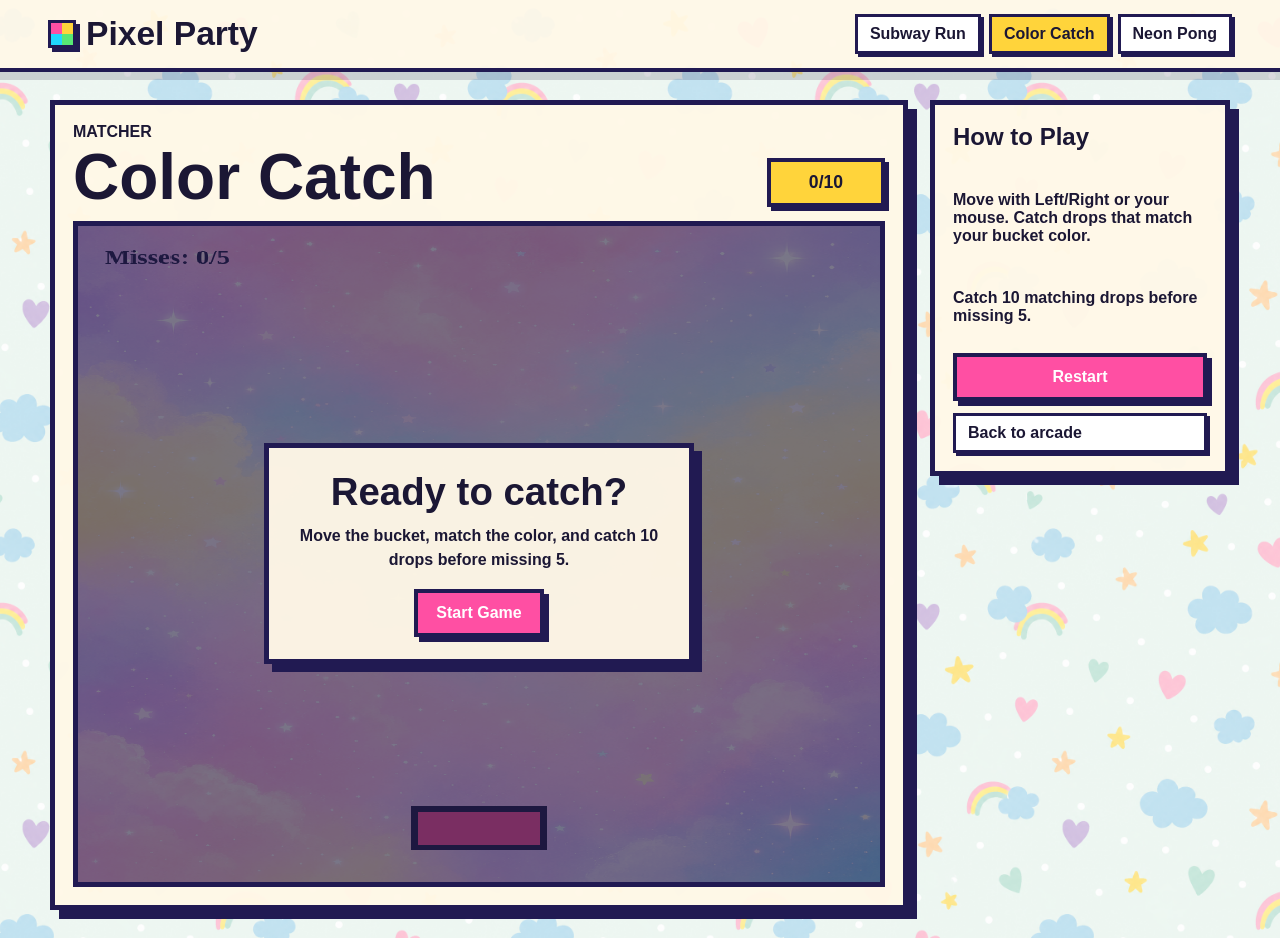
==== color-catch.html @ 2e5bdb23 "Add files via upload" ====
<!DOCTYPE html>
<html lang="en">
<head>
  <meta charset="UTF-8">
  <meta name="viewport" content="width=device-width, initial-scale=1.0">
  <title>Color Catch | Pixel Party</title>
  <link rel="stylesheet" href="style.css">
</head>
<body class="color-catch-page">
  <header class="site-header">
    <a class="brand" href="index.html"><span class="brand-mark"></span>Pixel Party</a>
    <nav>
      <a href="subway-run.html">Subway Run</a>
      <a class="active" href="color-catch.html">Color Catch</a>
      <a href="neon-pong.html">Neon Pong</a>
    </nav>
  </header>
  <main class="play-layout">
    <section class="game-panel">
      <div class="game-topline">
        <div><p class="kicker">Matcher</p><h1>Color Catch</h1></div>
        <div class="score-pill"><span id="catchScore">0</span>/10</div>
      </div>
      <div class="canvas-stage">
        <canvas id="catchCanvas" width="720" height="720" aria-label="Color Catch game canvas"></canvas>
        <div id="catchStartOverlay" class="start-overlay">
          <div class="start-panel">
            <h2>Ready to catch?</h2>
            <p>Move the bucket, match the color, and catch 10 drops before missing 5.</p>
            <button id="catchStart" class="primary-action" type="button">Start Game</button>
          </div>
        </div>
      </div>
    </section>
    <aside class="side-panel">
      <h2>How to Play</h2>
      <p>Move with Left/Right or your mouse. Catch drops that match your bucket color.</p>
      <p>Catch 10 matching drops before missing 5.</p>
      <button id="catchRestart" class="primary-action" type="button">Restart</button>
      <a class="text-link" href="index.html">Back to arcade</a>
    </aside>
  </main>
  <script src="color-catch.js"></script>
</body>
</html>
---- style.css ----
:root {
  --ink: #1b1734;
  --panel: #fff8e8;
  --line: #211a52;
  --pink: #ff4fa3;
  --yellow: #ffd43b;
  --cyan: #20d7ff;
  --green: #58e875;
  --orange: #ff8d2b;
  --blue: #526bff;
  font-family: "Trebuchet MS", "Segoe UI", Arial, sans-serif;
}

* {
  box-sizing: border-box;
}

html {
  scroll-behavior: smooth;
}

body {
  min-height: 100vh;
  margin: 0;
  color: var(--ink);
  background:
    linear-gradient(90deg, rgba(255,255,255,.12) 1px, transparent 1px),
    linear-gradient(rgba(255,255,255,.12) 1px, transparent 1px),
    linear-gradient(135deg, #ff4fa3 0%, #ffd43b 27%, #20d7ff 58%, #58e875 100%);
  background-size: 24px 24px, 24px 24px, auto;
}

body.home-page {
  background: #ffe7ee url("assets/home-page-bg.png") center top / 640px 360px repeat;
}

body.color-catch-page {
  background: #eafaf5 url("assets/color-catch-page-bg.png") center top / 520px 520px repeat;
}

a {
  color: inherit;
}

.site-header {
  position: sticky;
  top: 0;
  z-index: 5;
  display: flex;
  align-items: center;
  justify-content: space-between;
  gap: 18px;
  padding: 14px clamp(16px, 4vw, 48px);
  background: rgba(255, 248, 232, .92);
  border-bottom: 4px solid var(--line);
  box-shadow: 0 8px 0 rgba(27, 23, 52, .16);
}

.brand {
  display: inline-flex;
  align-items: center;
  gap: 10px;
  font-size: clamp(1.35rem, 4vw, 2.1rem);
  font-weight: 900;
  text-decoration: none;
  letter-spacing: 0;
}

.brand-mark {
  width: 28px;
  height: 28px;
  display: inline-block;
  background:
    linear-gradient(90deg, var(--pink) 50%, var(--yellow) 0) top / 100% 50% no-repeat,
    linear-gradient(90deg, var(--cyan) 50%, var(--green) 0) bottom / 100% 50% no-repeat;
  border: 3px solid var(--line);
  box-shadow: 4px 4px 0 var(--line);
}

nav {
  display: flex;
  flex-wrap: wrap;
  justify-content: flex-end;
  gap: 8px;
}

nav a,
.text-link {
  padding: 8px 12px;
  border: 3px solid var(--line);
  background: #fff;
  box-shadow: 3px 3px 0 var(--line);
  font-weight: 800;
  text-decoration: none;
}

nav a.active,
nav a:hover {
  background: var(--yellow);
}

.home-shell,
.play-layout {
  width: min(1180px, calc(100% - 28px));
  margin: 28px auto;
}

.hero {
  min-height: 58vh;
  display: grid;
  grid-template-columns: minmax(0, 1fr) minmax(280px, .72fr);
  align-items: center;
  gap: 30px;
  padding: clamp(24px, 5vw, 54px);
  border: 5px solid var(--line);
  background: rgba(255, 248, 232, .94);
  box-shadow: 12px 12px 0 var(--line);
}

.kicker {
  margin: 0 0 8px;
  font-weight: 900;
  text-transform: uppercase;
}

h1 {
  margin: 0;
  font-size: clamp(2.35rem, 8vw, 6.8rem);
  line-height: .9;
}

h2 {
  margin: 0 0 12px;
}

.hero-copy {
  max-width: 560px;
  font-size: clamp(1rem, 2.5vw, 1.25rem);
  font-weight: 700;
}

.primary-action,
button {
  display: inline-flex;
  align-items: center;
  justify-content: center;
  min-height: 46px;
  padding: 11px 18px;
  border: 4px solid var(--line);
  background: var(--pink);
  color: #fff;
  box-shadow: 5px 5px 0 var(--line);
  cursor: pointer;
  font: inherit;
  font-weight: 900;
  text-decoration: none;
}

button:active,
.primary-action:active {
  transform: translate(3px, 3px);
  box-shadow: 2px 2px 0 var(--line);
}

.pixel-stage {
  min-height: 360px;
  position: relative;
  overflow: hidden;
  border: 5px solid var(--line);
  background:
    radial-gradient(circle at 24% 18%, #fff 0 8%, transparent 9%),
    linear-gradient(135deg, #526bff, #20d7ff 45%, #58e875);
}

.subway-cover-stage {
  min-height: 430px;
  background: url("assets/hero-portrait-cover.png") center center / cover no-repeat;
}

.tile,
.coin-burst {
  position: absolute;
  border: 4px solid var(--line);
  box-shadow: 6px 6px 0 var(--line);
}

.tile-a { width: 86px; height: 86px; left: 38px; top: 42px; background: var(--yellow); }
.tile-b { width: 122px; height: 62px; right: 36px; top: 94px; background: var(--pink); }
.tile-c { width: 78px; height: 132px; left: 42%; bottom: 26px; background: var(--orange); }
.tile-d { width: 120px; height: 120px; right: 22%; bottom: 86px; background: var(--green); }
.coin-burst { width: 64px; height: 64px; border-radius: 50%; left: 20%; bottom: 72px; background: var(--yellow); }

.game-grid {
  scroll-margin-top: 110px;
  display: grid;
  grid-template-columns: repeat(3, minmax(0, 1fr));
  gap: 18px;
  margin-top: 32px;
}

.game-card {
  min-height: 250px;
  display: flex;
  flex-direction: column;
  gap: 10px;
  padding: 16px;
  border: 5px solid var(--line);
  background: var(--panel);
  box-shadow: 8px 8px 0 var(--line);
  text-decoration: none;
}

.game-card:hover {
  transform: translateY(-4px);
}

.game-art {
  min-height: 130px;
  border: 4px solid var(--line);
}

.subway-art {
  min-height: 184px;
  background: url("assets/subway-run-cover.png") center 38% / cover no-repeat;
}

.catch-art {
  background: #fff url("assets/color-catch-cover.png") center center / cover no-repeat;
}

.pong-art {
  background:
    linear-gradient(90deg, #fff 0 4%, transparent 5% 95%, #fff 96%),
    radial-gradient(circle at 55% 42%, var(--yellow) 0 8%, transparent 9%),
    #211a52;
}

.game-name {
  font-size: 1.45rem;
  font-weight: 900;
}

.game-meta {
  font-weight: 700;
}

.play-layout {
  display: grid;
  grid-template-columns: minmax(0, 1fr) 300px;
  align-items: start;
  gap: 22px;
}

.game-panel,
.side-panel {
  border: 5px solid var(--line);
  background: rgba(255, 248, 232, .96);
  box-shadow: 9px 9px 0 var(--line);
  padding: 18px;
}

.game-topline {
  display: flex;
  align-items: end;
  justify-content: space-between;
  gap: 12px;
  margin-bottom: 14px;
}

.game-topline h1 {
  font-size: clamp(2rem, 6vw, 4rem);
}

.score-pill {
  min-width: 118px;
  padding: 10px 12px;
  border: 4px solid var(--line);
  background: var(--yellow);
  box-shadow: 4px 4px 0 var(--line);
  font-size: 1.1rem;
  font-weight: 900;
  text-align: center;
}

canvas {
  width: 100%;
  max-height: 74vh;
  display: block;
  background: #35b7ff;
  border: 5px solid var(--line);
  image-rendering: pixelated;
  touch-action: none;
}

.canvas-stage {
  position: relative;
}

.start-overlay {
  position: absolute;
  inset: 5px;
  display: grid;
  place-items: center;
  padding: 18px;
  background: rgba(27, 23, 52, .58);
}

.start-overlay.hidden {
  display: none;
}

.start-panel {
  width: min(430px, 100%);
  padding: 22px;
  border: 5px solid var(--line);
  background: rgba(255, 248, 232, .96);
  box-shadow: 8px 8px 0 var(--line);
  text-align: center;
}

.start-panel h2 {
  margin: 0 0 10px;
  font-size: clamp(1.6rem, 5vw, 2.4rem);
}

.start-panel p {
  margin: 0 0 18px;
  font-weight: 800;
  line-height: 1.45;
}

.side-panel {
  position: sticky;
  top: 92px;
  display: grid;
  gap: 12px;
  font-weight: 800;
}

.mobile-controls {
  display: none;
  grid-template-columns: repeat(3, 1fr);
  gap: 10px;
  margin-top: 12px;
}

.mobile-controls button {
  min-width: 0;
  padding-inline: 8px;
}

@media (max-width: 850px) {
  .site-header,
  .game-topline {
    align-items: flex-start;
    flex-direction: column;
  }

  nav {
    justify-content: flex-start;
  }

  .hero,
  .play-layout,
  .game-grid {
    grid-template-columns: 1fr;
  }

  .side-panel {
    position: static;
  }

  .mobile-controls {
    display: grid;
  }
}

@media (max-width: 520px) {
  .home-shell,
  .play-layout {
    width: min(100% - 16px, 1180px);
    margin-top: 16px;
  }

  .hero,
  .game-panel,
  .side-panel,
  .game-card {
    box-shadow: 5px 5px 0 var(--line);
  }

  nav a {
    padding: 7px 9px;
  }
}
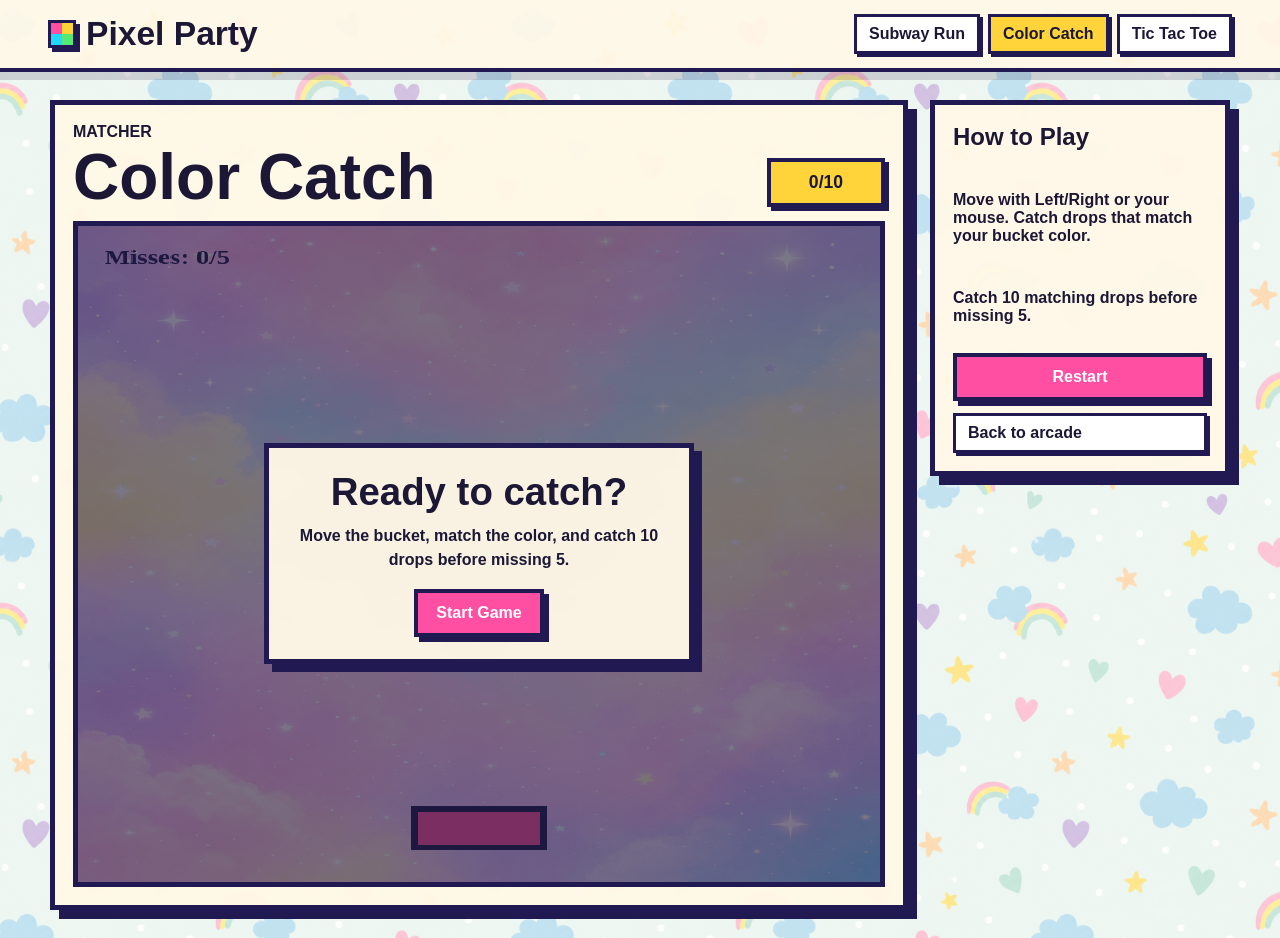
==== commit 147504fc: "Updated files" ====
--- a/color-catch.html
+++ b/color-catch.html
@@ -12,7 +12,7 @@
     <nav>
       <a href="subway-run.html">Subway Run</a>
       <a class="active" href="color-catch.html">Color Catch</a>
-      <a href="neon-pong.html">Neon Pong</a>
+      <a href="neon-pong.html">Tic Tac Toe</a>
     </nav>
   </header>
   <main class="play-layout">
--- a/style.css
+++ b/style.css
@@ -36,6 +36,10 @@
 
 body.color-catch-page {
   background: #eafaf5 url("assets/color-catch-page-bg.png") center top / 520px 520px repeat;
+}
+
+body.tic-tac-toe-page {
+  background: #f3c8dd url("assets/tic-tac-toe-outer-bg.png") center center / cover fixed no-repeat;
 }
 
 a {
@@ -228,11 +232,8 @@
   background: #fff url("assets/color-catch-cover.png") center center / cover no-repeat;
 }
 
-.pong-art {
-  background:
-    linear-gradient(90deg, #fff 0 4%, transparent 5% 95%, #fff 96%),
-    radial-gradient(circle at 55% 42%, var(--yellow) 0 8%, transparent 9%),
-    #211a52;
+.tic-art {
+  background: #2da7e9 url("assets/tic-tac-toe-cover.png") center center / cover no-repeat;
 }
 
 .game-name {
@@ -329,6 +330,26 @@
   line-height: 1.45;
 }
 
+.mark-picker {
+  display: grid;
+  grid-template-columns: repeat(2, minmax(0, 1fr));
+  gap: 10px;
+  margin: 0 auto 18px;
+  max-width: 220px;
+}
+
+.mark-choice {
+  min-height: 54px;
+  padding: 8px;
+  background: #fff;
+  color: var(--line);
+  font-size: 1.35rem;
+}
+
+.mark-choice.active {
+  background: var(--yellow);
+}
+
 .side-panel {
   position: sticky;
   top: 92px;
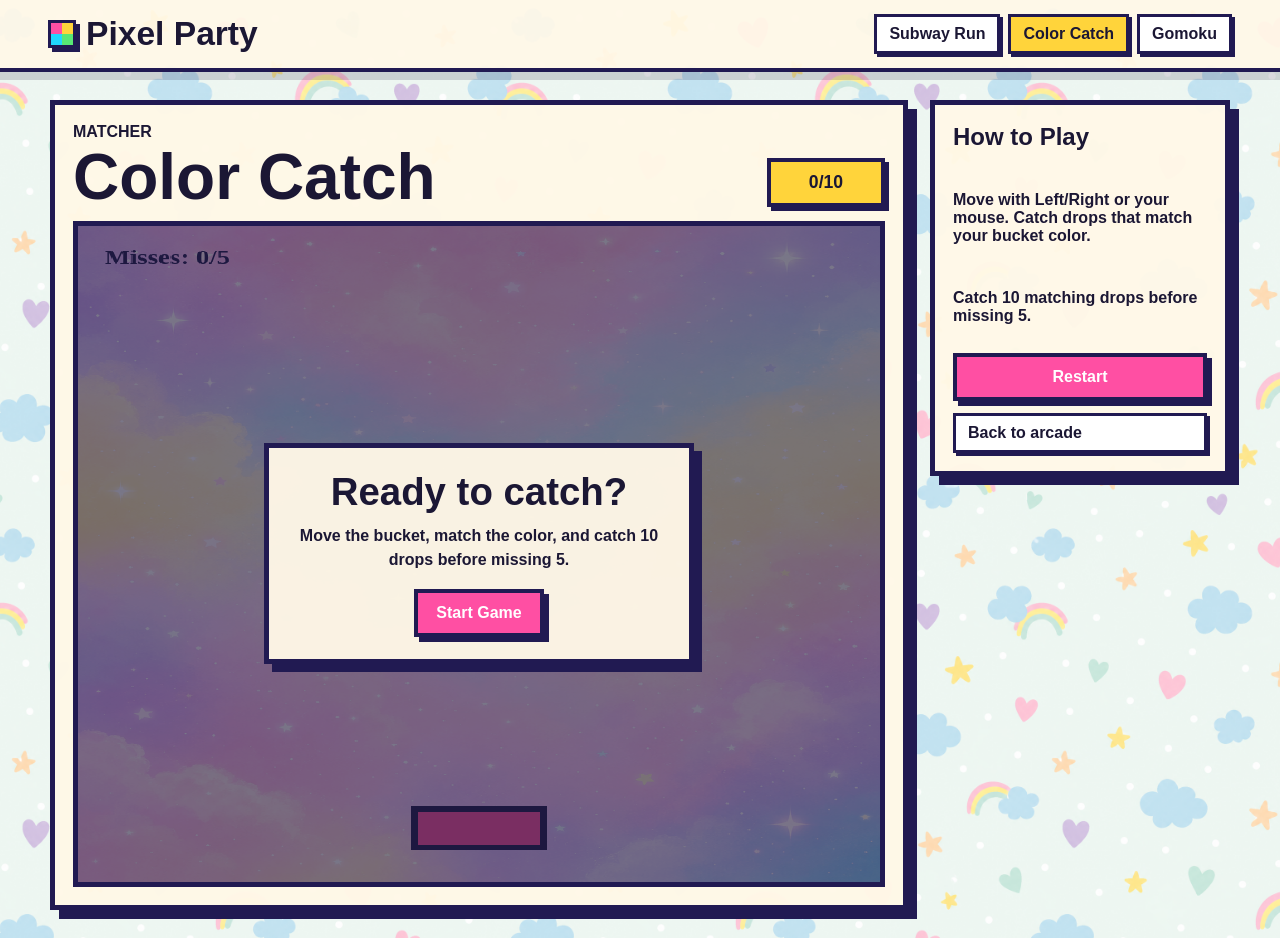
==== commit 25832b23: "Add files via upload" ====
--- a/color-catch.html
+++ b/color-catch.html
@@ -12,7 +12,7 @@
     <nav>
       <a href="subway-run.html">Subway Run</a>
       <a class="active" href="color-catch.html">Color Catch</a>
-      <a href="neon-pong.html">Tic Tac Toe</a>
+      <a href="neon-pong.html">Gomoku</a>
     </nav>
   </header>
   <main class="play-layout">
--- a/style.css
+++ b/style.css
@@ -233,7 +233,7 @@
 }
 
 .tic-art {
-  background: #2da7e9 url("assets/tic-tac-toe-cover.png") center center / cover no-repeat;
+  background: #9b6036 url("assets/gomoku-cover.png") center center / cover no-repeat;
 }
 
 .game-name {
@@ -293,6 +293,17 @@
   touch-action: none;
 }
 
+body.tic-tac-toe-page .play-layout {
+  width: min(1340px, calc(100% - 28px));
+}
+
+body.tic-tac-toe-page canvas {
+  width: min(100%, 78vh);
+  height: auto;
+  aspect-ratio: 1 / 1;
+  margin: 0 auto;
+}
+
 .canvas-stage {
   position: relative;
 }
@@ -350,6 +361,10 @@
   background: var(--yellow);
 }
 
+.music-toggle {
+  background: var(--blue);
+}
+
 .side-panel {
   position: sticky;
   top: 92px;
